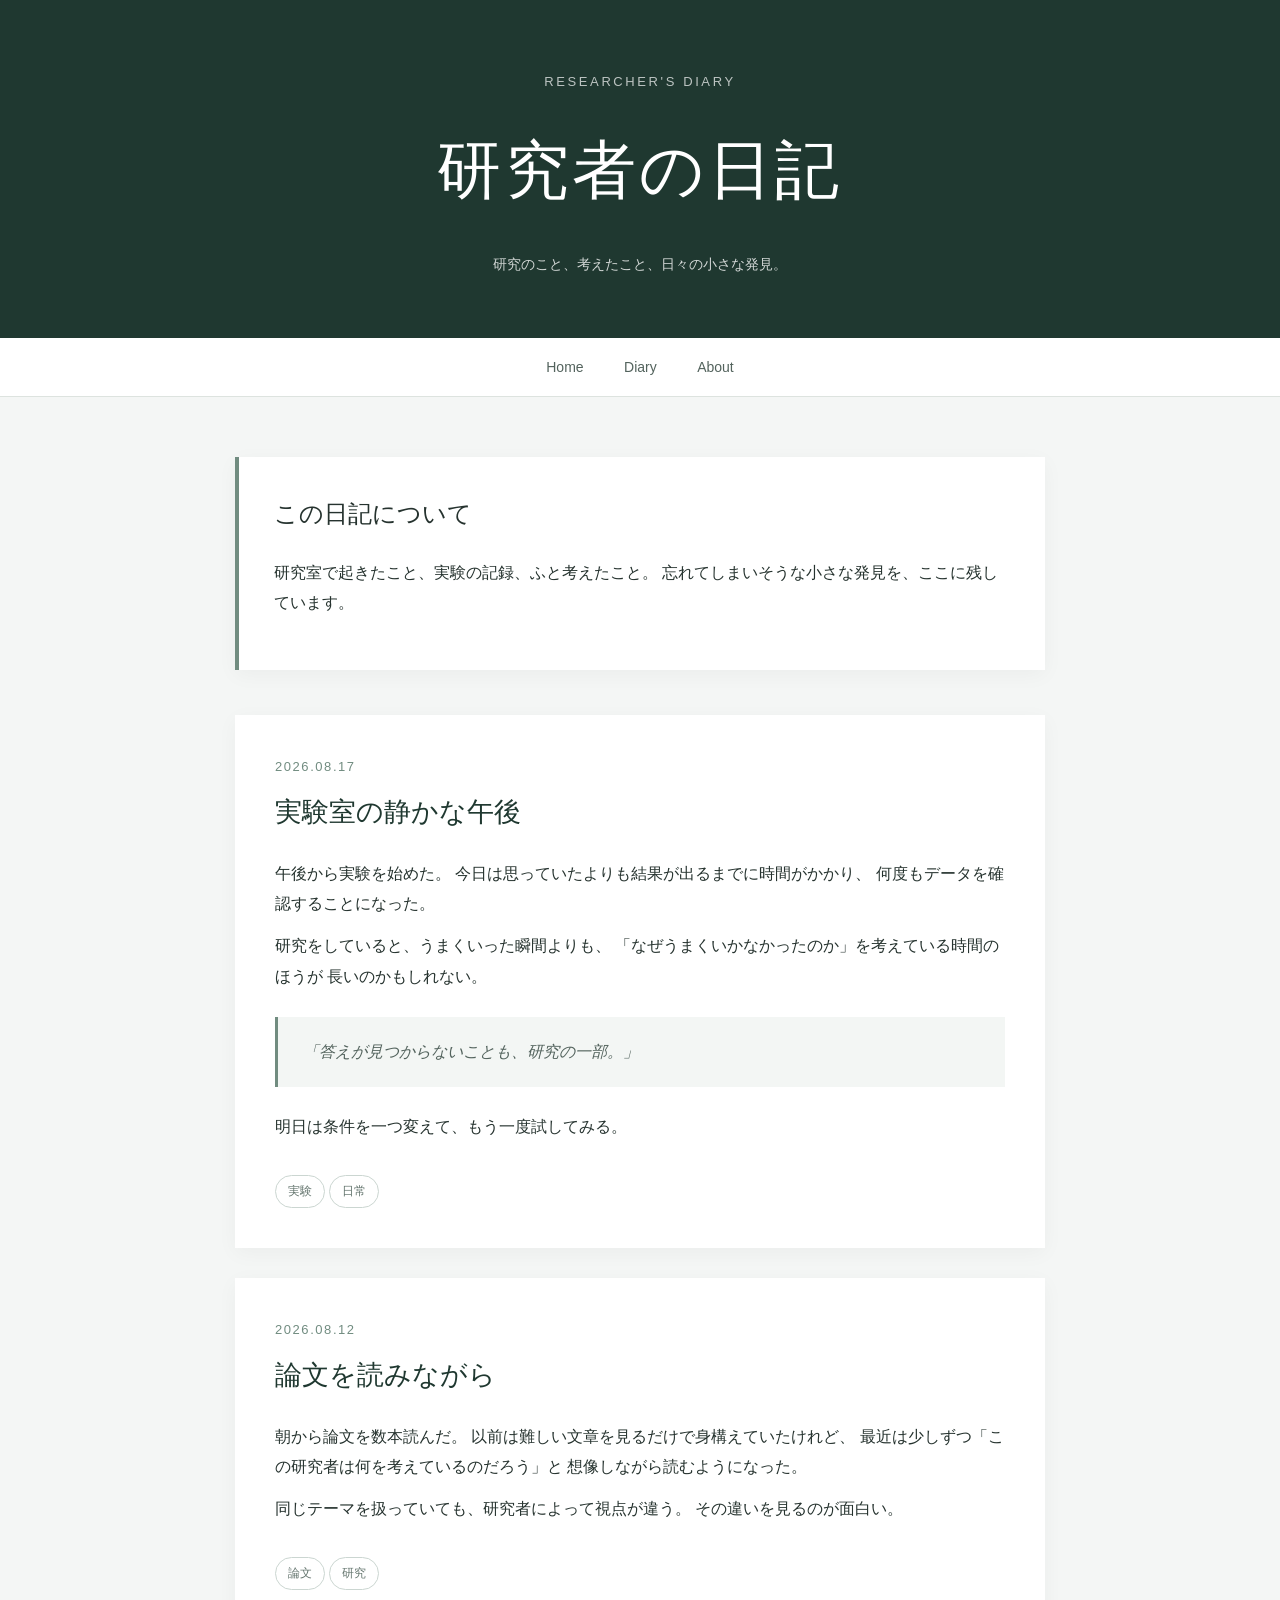
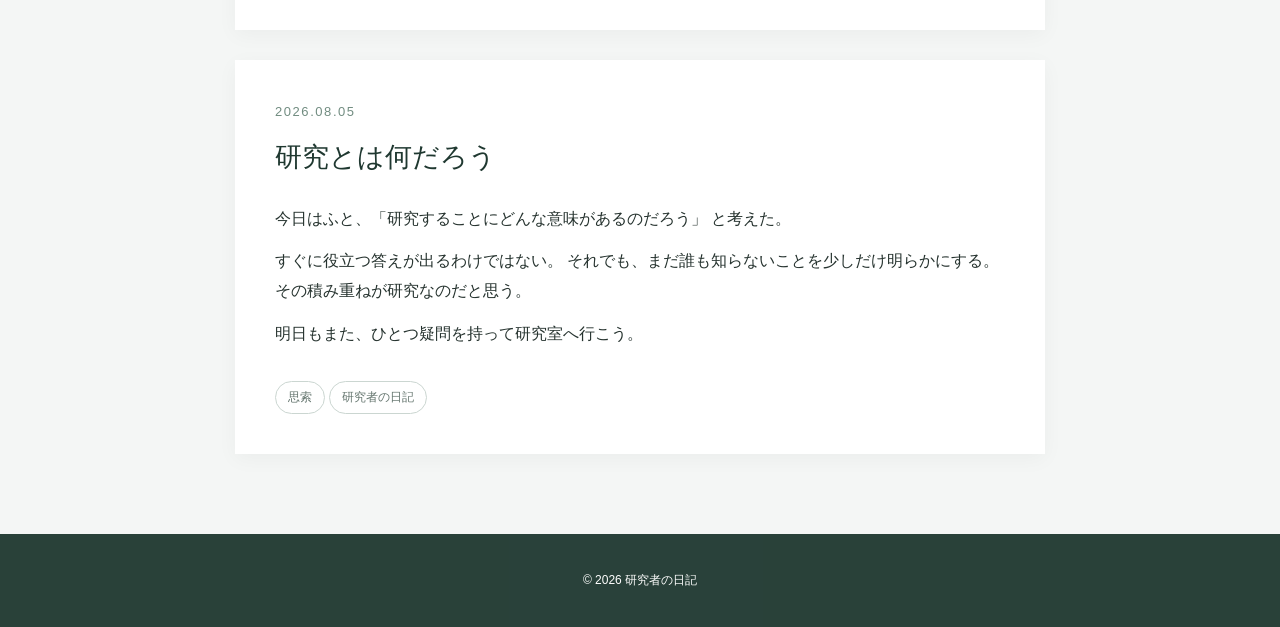
==== Diary/index.html @ 0051b040 "メインページと研究者の日記を更新" ====
<!DOCTYPE html>
<html lang="ja">
<head>
  <meta charset="UTF-8">
  <meta name="viewport" content="width=device-width, initial-scale=1.0">
  <title>研究者の日記</title>

  <style>
    * {
      box-sizing: border-box;
    }

    body {
      margin: 0;
      font-family:
        -apple-system, BlinkMacSystemFont,
        "Hiragino Kaku Gothic ProN",
        "Yu Gothic", "Meiryo", sans-serif;
      background: #f4f6f5;
      color: #26332f;
      line-height: 1.9;
    }

    header {
      background: #1f3830;
      color: white;
      padding: 70px 20px 60px;
      text-align: center;
    }

    header .label {
      font-size: 13px;
      letter-spacing: 0.2em;
      opacity: 0.7;
      margin-bottom: 15px;
    }

    header h1 {
      margin: 0;
      font-family: Georgia, "Times New Roman", serif;
      font-size: clamp(38px, 8vw, 64px);
      font-weight: normal;
      letter-spacing: 0.05em;
    }

    header p {
      margin: 20px 0 0;
      font-size: 14px;
      opacity: 0.8;
    }

    nav {
      background: white;
      border-bottom: 1px solid #dde3df;
      text-align: center;
      padding: 14px;
      position: sticky;
      top: 0;
      z-index: 10;
    }

    nav a {
      color: #53635d;
      text-decoration: none;
      margin: 0 18px;
      font-size: 14px;
    }

    nav a:hover {
      color: #1f3830;
    }

    main {
      max-width: 850px;
      margin: 60px auto;
      padding: 0 20px;
    }

    .intro {
      background: white;
      padding: 35px;
      margin-bottom: 45px;
      border-left: 4px solid #718c80;
      box-shadow: 0 5px 20px rgba(0,0,0,0.04);
    }

    .intro h2 {
      margin-top: 0;
      font-family: Georgia, serif;
      font-weight: normal;
    }

    .diary {
      background: white;
      padding: 40px;
      margin-bottom: 30px;
      box-shadow: 0 5px 20px rgba(0,0,0,0.04);
    }

    .date {
      color: #718c80;
      font-size: 13px;
      letter-spacing: 0.12em;
      margin-bottom: 8px;
    }

    .diary h2 {
      margin: 0 0 20px;
      font-family: Georgia, serif;
      font-size: 27px;
      font-weight: normal;
      color: #1f3830;
    }

    .diary p {
      margin: 12px 0;
    }

    .tag {
      display: inline-block;
      margin-top: 20px;
      padding: 4px 12px;
      border: 1px solid #cbd6d1;
      color: #64756e;
      font-size: 12px;
      border-radius: 20px;
    }

    .quote {
      margin: 25px 0;
      padding: 20px 25px;
      background: #f3f6f4;
      border-left: 3px solid #718c80;
      color: #53635d;
      font-family: Georgia, serif;
      font-style: italic;
    }

    footer {
      margin-top: 80px;
      background: #1f3830;
      color: white;
      text-align: center;
      padding: 35px 20px;
      font-size: 12px;
      opacity: 0.95;
    }

    @media (max-width: 600px) {
      header {
        padding: 55px 20px 45px;
      }

      nav a {
        margin: 0 8px;
        font-size: 12px;
      }

      main {
        margin: 35px auto;
      }

      .intro,
      .diary {
        padding: 25px;
      }

      .diary h2 {
        font-size: 23px;
      }
    }
  </style>
</head>

<body>

  <header id="top">
    <div class="label">RESEARCHER'S DIARY</div>
    <h1>研究者の日記</h1>
    <p>研究のこと、考えたこと、日々の小さな発見。</p>
  </header>

  <nav>
    <a href="#top">Home</a>
    <a href="#diary">Diary</a>
    <a href="#about">About</a>
  </nav>

  <main>

    <section class="intro" id="about">
      <h2>この日記について</h2>
      <p>
        研究室で起きたこと、実験の記録、ふと考えたこと。
        忘れてしまいそうな小さな発見を、ここに残しています。
      </p>
    </section>

    <section id="diary">

      <!-- 日記 01 -->
      <article class="diary">
        <div class="date">2026.08.17</div>
        <h2>実験室の静かな午後</h2>

        <p>
          午後から実験を始めた。
          今日は思っていたよりも結果が出るまでに時間がかかり、
          何度もデータを確認することになった。
        </p>

        <p>
          研究をしていると、うまくいった瞬間よりも、
          「なぜうまくいかなかったのか」を考えている時間のほうが
          長いのかもしれない。
        </p>

        <div class="quote">
          「答えが見つからないことも、研究の一部。」
        </div>

        <p>
          明日は条件を一つ変えて、もう一度試してみる。
        </p>

        <span class="tag">実験</span>
        <span class="tag">日常</span>
      </article>


      <!-- 日記 02 -->
      <article class="diary">
        <div class="date">2026.08.12</div>
        <h2>論文を読みながら</h2>

        <p>
          朝から論文を数本読んだ。
          以前は難しい文章を見るだけで身構えていたけれど、
          最近は少しずつ「この研究者は何を考えているのだろう」と
          想像しながら読むようになった。
        </p>

        <p>
          同じテーマを扱っていても、研究者によって視点が違う。
          その違いを見るのが面白い。
        </p>

        <span class="tag">論文</span>
        <span class="tag">研究</span>
      </article>


      <!-- 日記 03 -->
      <article class="diary">
        <div class="date">2026.08.05</div>
        <h2>研究とは何だろう</h2>

        <p>
          今日はふと、「研究することにどんな意味があるのだろう」
          と考えた。
        </p>

        <p>
          すぐに役立つ答えが出るわけではない。
          それでも、まだ誰も知らないことを少しだけ明らかにする。
          その積み重ねが研究なのだと思う。
        </p>

        <p>
          明日もまた、ひとつ疑問を持って研究室へ行こう。
        </p>

        <span class="tag">思索</span>
        <span class="tag">研究者の日記</span>
      </article>

    </section>

  </main>

  <footer>
    © 2026 研究者の日記
  </footer>

</body>
</html>
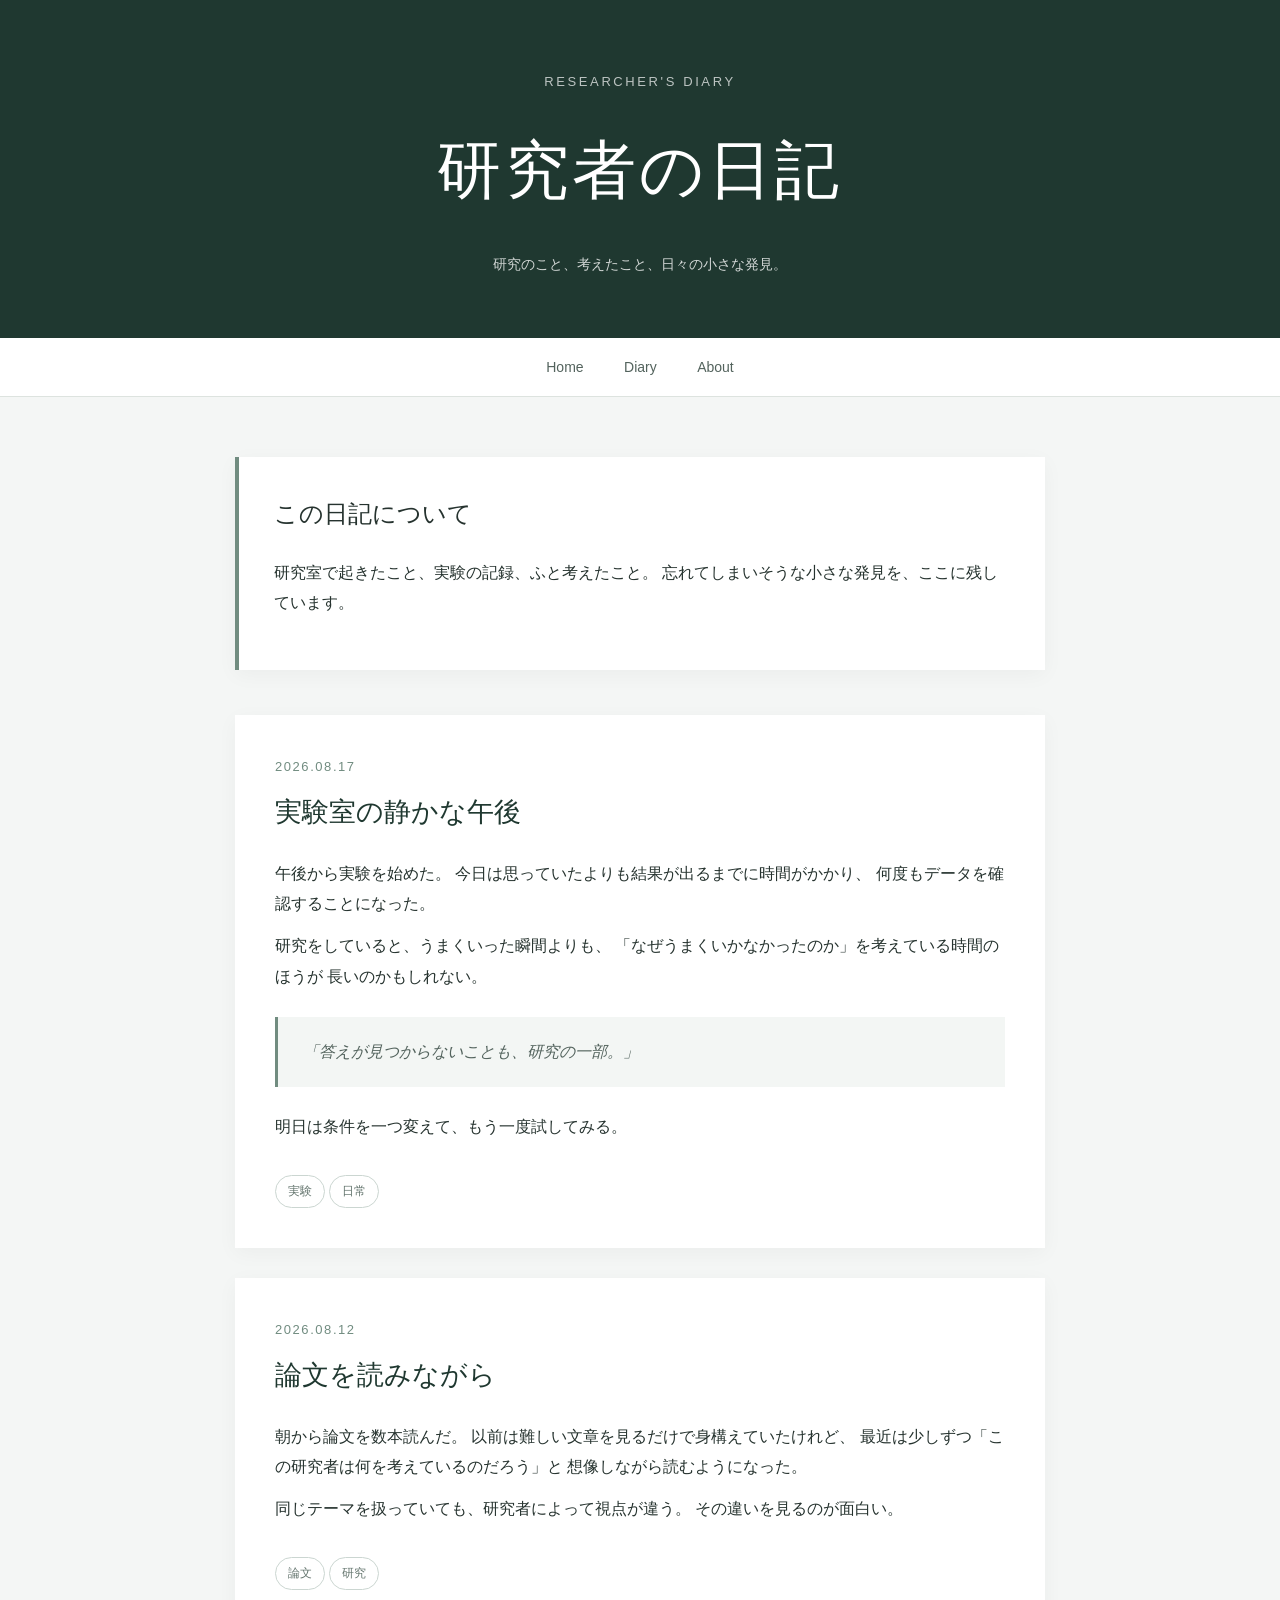
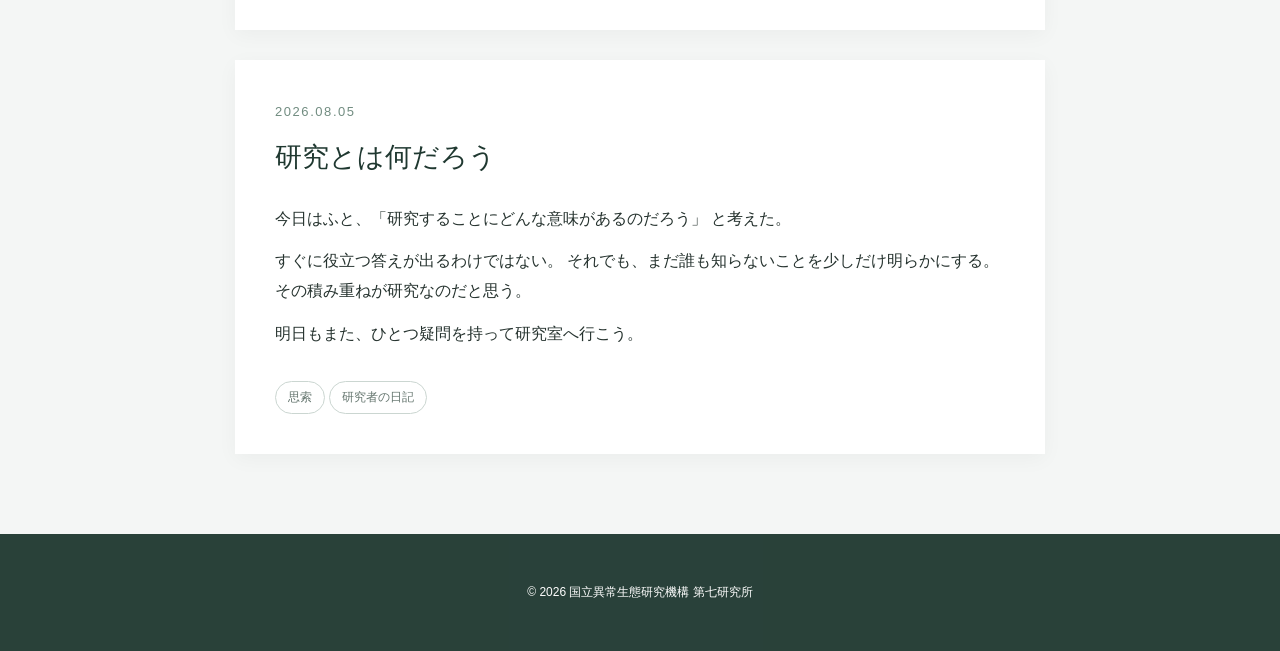
==== commit 3fe21896: "更新" ====
--- a/Diary/index.html
+++ b/Diary/index.html
@@ -181,7 +181,7 @@
   </header>
 
   <nav>
-    <a href="#top">Home</a>
+    <a href="../index.html" class="card-link">Home</a>
     <a href="#diary">Diary</a>
     <a href="#about">About</a>
   </nav>
@@ -279,7 +279,7 @@
   </main>
 
   <footer>
-    © 2026 研究者の日記
+    <p>© 2026 国立異常生態研究機構 第七研究所</p>
   </footer>
 
 </body>
